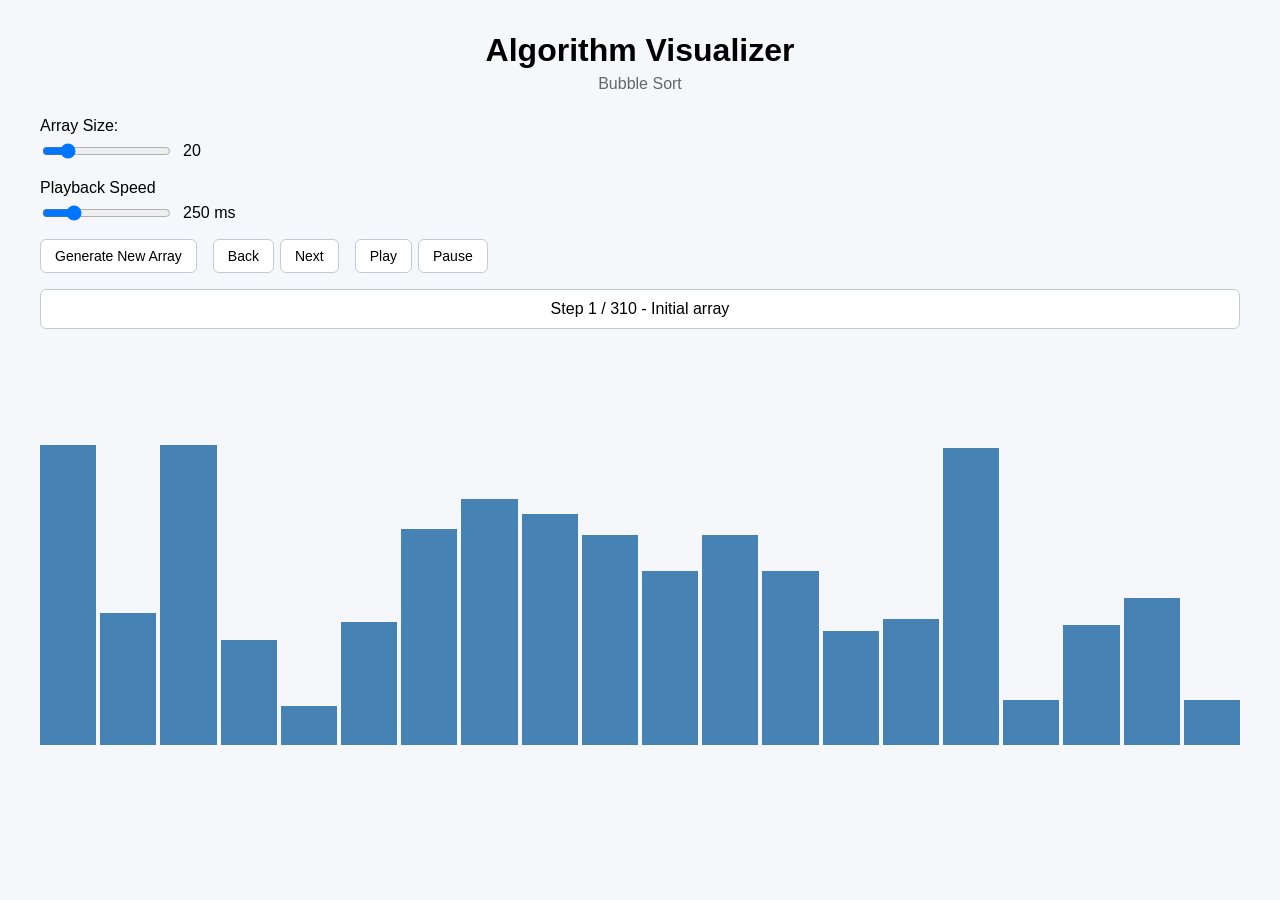
==== index.html @ 02e2cf6d "Added Next, Back, Play, and Pause. Improved UI." ====
<!DOCTYPE html>

<html lang="en">
<head>
    <meta charset="UTF-8">
    <meta name="viewport" content="width=device-width, initial-scale=1.0">

    <title>Algorithm Visualizer</title>
    
    <link rel="stylesheet" href="style.css">
</head>

<body>
    <main class="app">
        <header class="app-header">
            <h1>Algorithm Visualizer</h1>
            <p>Bubble Sort</p>
        </header>
        
        <section class="controls">

            <div class="control-group">
                <label for="array-size">Array Size:</label>

                <div class="slider-row">
                    <input
                        type="range"
                        id="array-size"
                        min="5"
                        max="100"
                        value="20"
                    >

                    <span id="array-size-value"></span>
                </div>
            </div>
            
            <div class="control-group">
                <label for="playback-speed">Playback Speed</label>
                
                <div class="slider-row">
                    <input
                        type="range"
                        id="playback-speed"
                        min="50"
                        max="1000"
                        value="250"
                        step="50"
                    >
                    <span id="playback-speed-value"></span>
                </div>
            </div>
        </section>

        <div class="button-row">
            <button id="generate-button">Generate New Array</button>
            
            <div class="step-buttons">
                <button id="back-button">Back</button>
                <button id="next-button">Next</button>
            </div>
            
            <div class="playback-buttons">
                <button id="play-button">Play</button>
                <button id="pause-button">Pause</button>
            </div>
        </div>

        <div id="step-status">
            Step 1 / 1
        </div>

        <div id="array-container"></div>
    </main>
    
    <script type="module" src="script.js"></script>
</body>
</html>
---- style.css ----
body {
    margin: 0;
    font-family: Arial, sans-serif;
    background-color: #f5f7fa;
}

.app {
    max-width: 1200px;
    margin: 0 auto;
    padding: 32px;
}

.app-header {
    text-align: center;
    margin-bottom: 24px;
}

.app-header h1 {
    margin: 0;
}

.app-header p {
    margin-top: 6px;
    margin-bottom: 0;
    color: #666;
}

.controls {
    display: flex;
    flex-direction: column;
    gap: 18px;
    margin-bottom: 16px;
}

.control-group {
    display: flex;
    flex-direction: column;
    gap: 6px;
}

.slider-row {
    display: flex;
    align-items: center;
    gap: 10px;
}

.button-row {
    display: flex;
    align-items: center;
    gap: 16px;
}

.step-buttons,
.playback-buttons {
    display: flex;
    gap: 6px;
}

#array-container {
    display: flex;
    align-items: flex-end;
    height: 400px;
    gap: 4px;
}

#step-status {
    margin-top: 16px;
    margin-bottom: 16px;
    padding: 10px 14px;
    text-align: center;
    background-color: white;
    border: 1px solid #c5cbd3;
    border-radius: 6px;
}

.bar {
    flex: 1;
    background-color: steelblue;
}

.compare {
    background-color: orange;
}

.swap {
    background-color: red;
}

button {
    padding: 8px 14px;
    border: 1px solid #c5cbd3;
    border-radius: 6px;
    background-color: white;
    font-size: 14px;
    cursor: pointer;
}
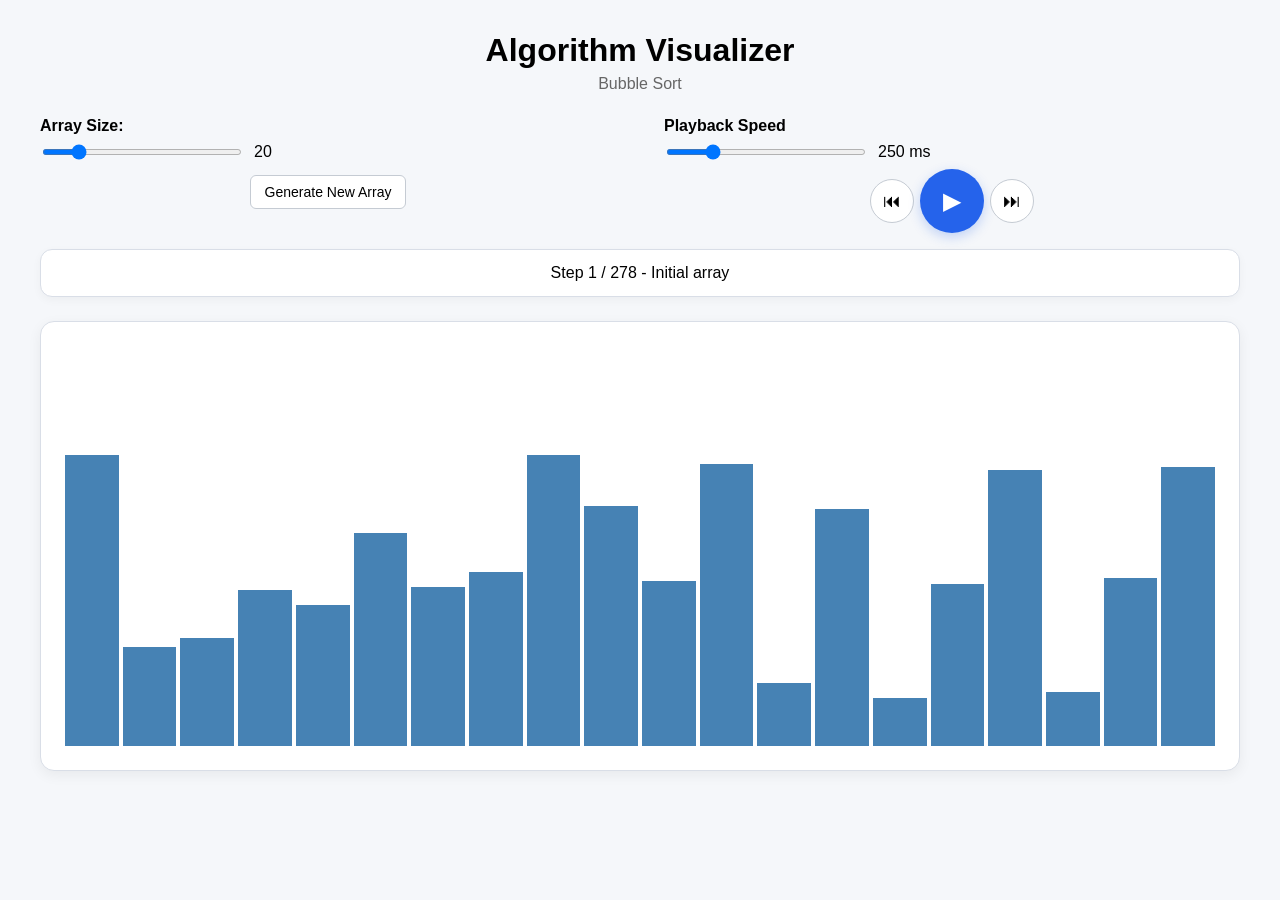
==== commit 94c78b40: "Improve UI." ====
--- a/index.html
+++ b/index.html
@@ -17,53 +17,56 @@
             <p>Bubble Sort</p>
         </header>
         
-        <section class="controls">
+        <div class="slider-groups">
 
-            <div class="control-group">
-                <label for="array-size">Array Size:</label>
+            <div class="array-controls">
 
-                <div class="slider-row">
-                    <input
-                        type="range"
-                        id="array-size"
-                        min="5"
-                        max="100"
-                        value="20"
-                    >
+                <div class="control-group">
+                    <label for="array-size">Array Size:</label>
 
-                    <span id="array-size-value"></span>
+                    <div class="slider-row">
+                        <input
+                            type="range"
+                            id="array-size"
+                            min="5"
+                            max="100"
+                            value="20"
+                        >
+
+                        <span id="array-size-value"></span>
+                    </div>
+                </div>
+
+                <button id="generate-button">Generate New Array</button>
+
+            </div>
+            
+            <div class="playback-controls">
+
+                <div class="control-group">
+                    <label for="playback-speed">Playback Speed</label>
+                    
+                    <div class="slider-row">
+                        <input
+                            type="range"
+                            id="playback-speed"
+                            min="50"
+                            max="1000"
+                            value="250"
+                            step="50"
+                        >
+                        <span id="playback-speed-value"></span>
+                    </div>
+
+                    <div class="step-buttons">
+                        <button id="back-button">⏮</button>
+                        <button id="play-pause-button">▶</button>
+                        <button id="next-button">⏭</button>
+                    </div>
+
                 </div>
             </div>
-            
-            <div class="control-group">
-                <label for="playback-speed">Playback Speed</label>
-                
-                <div class="slider-row">
-                    <input
-                        type="range"
-                        id="playback-speed"
-                        min="50"
-                        max="1000"
-                        value="250"
-                        step="50"
-                    >
-                    <span id="playback-speed-value"></span>
-                </div>
-            </div>
-        </section>
 
-        <div class="button-row">
-            <button id="generate-button">Generate New Array</button>
-            
-            <div class="step-buttons">
-                <button id="back-button">Back</button>
-                <button id="next-button">Next</button>
-            </div>
-            
-            <div class="playback-buttons">
-                <button id="play-button">Play</button>
-                <button id="pause-button">Pause</button>
-            </div>
         </div>
 
         <div id="step-status">
--- a/style.css
+++ b/style.css
@@ -28,14 +28,42 @@
 .controls {
     display: flex;
     flex-direction: column;
-    gap: 18px;
-    margin-bottom: 16px;
+    gap: 20px;
+
+    padding: 24px;
+    margin-bottom: 24px;
+
+    background-color: white;
+    border: 1px solid #d9dee7;
+    border-radius: 14px;
+
+    box-shadow: 0 4px 14px rgba(0, 0, 0, 0.06);
 }
 
 .control-group {
+    flex: 1;
     display: flex;
     flex-direction: column;
-    gap: 6px;
+    gap: 8px;
+}
+
+.control-group label {
+    font-weight: 600;
+    font-size: 16px;
+}
+
+.slider-groups {
+    display: flex;
+    gap: 48px;
+    align-items: flex-start;
+}
+
+.array-controls,
+.playback-controls {
+    display: flex;
+    flex-direction: column;
+    gap: 14px;
+    flex: 1;
 }
 
 .slider-row {
@@ -44,23 +72,61 @@
     gap: 10px;
 }
 
+.slider-row input[type="range"] {
+    width: 200px;
+    height: 6px;
+}
+
+.slider-row input[type="range"]::-moz-range-track {
+    height: 6px;
+    background-color: #d9dee7;
+    border-radius: 3px;
+}
+
+.slider-row input[type="range"]::-moz-range-thumb {
+    width: 18px;
+    height: 18px;
+
+    background-color: #2563eb;
+    border: 2px solid white;
+    border-radius: 50%;
+
+    cursor: pointer;
+}
+
+.slider-row input[type="range"]::-moz-range-progress {
+    height: 6px;
+    background-color: #2563eb;
+    border-radius: 3px;
+}
+
 .button-row {
     display: flex;
     align-items: center;
-    gap: 16px;
+    gap: 24px;
 }
 
 .step-buttons,
 .playback-buttons {
     display: flex;
+    align-items: center;
     gap: 6px;
 }
 
 #array-container {
     display: flex;
     align-items: flex-end;
+
     height: 400px;
     gap: 4px;
+
+    padding: 24px;
+
+    background-color: white;
+    border: 1px solid #d9dee7;
+    border-radius: 14px;
+
+    box-shadow: 0 4px 14px rgba(0, 0, 0, 0.06);
 }
 
 #step-status {
@@ -86,6 +152,10 @@
     background-color: red;
 }
 
+.step-buttons {
+    align-self: center;
+}
+
 button {
     padding: 8px 14px;
     border: 1px solid #c5cbd3;
@@ -93,4 +163,52 @@
     background-color: white;
     font-size: 14px;
     cursor: pointer;
+}
+
+#play-pause-button {
+    width: 64px;
+    height: 64px;
+
+    padding: 0;
+    border-radius: 50%;
+
+    font-size: 24px;
+
+    background-color: #2563eb;
+    color: white;
+    border: none;
+
+    box-shadow: 0 4px 12px rgba(37, 99, 235, 0.25);
+}
+
+#play-pause-button:hover {
+    background-color: #1d4ed8;
+}
+
+#back-button,
+#next-button {
+    width: 44px;
+    height: 44px;
+
+    padding: 0;
+    border-radius: 50%;
+
+    font-size: 18px;
+}
+
+#generate-button {
+    align-self: center;
+}
+
+#step-status {
+    margin-bottom: 24px;
+    padding: 14px 18px;
+
+    text-align: center;
+
+    background-color: white;
+    border: 1px solid #d9dee7;
+    border-radius: 12px;
+
+    box-shadow: 0 3px 10px rgba(0, 0, 0, 0.04);
 }
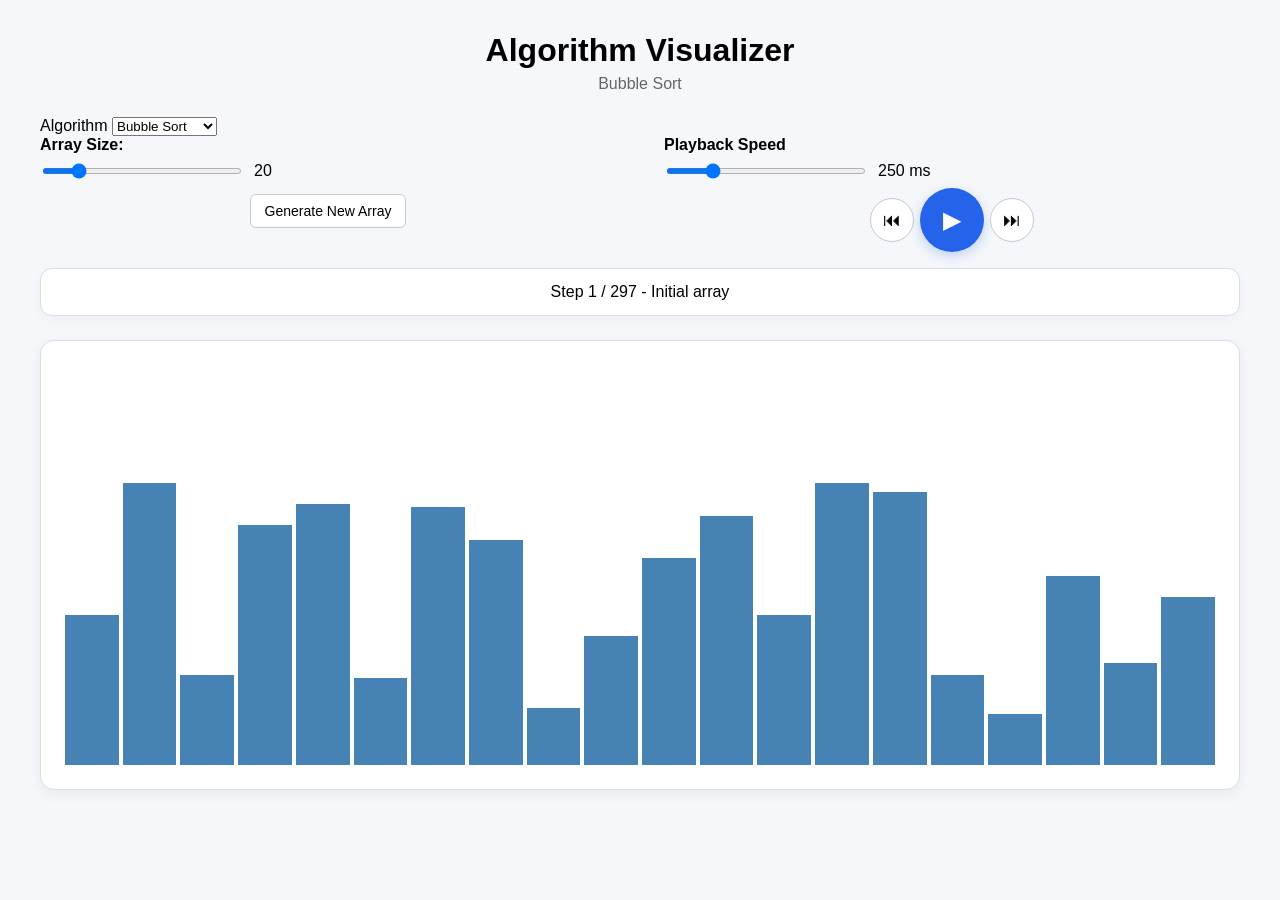
==== commit 263d96fa: "Added Selection Sort and algorithm selection." ====
--- a/index.html
+++ b/index.html
@@ -14,9 +14,18 @@
     <main class="app">
         <header class="app-header">
             <h1>Algorithm Visualizer</h1>
-            <p>Bubble Sort</p>
+            <p id="algorithm-name"></p>
         </header>
         
+        <div class="algorithm-control">
+            <label for="algorithm-select">Algorithm</label>
+
+            <select id="algorithm-select">
+                <option value="bubble">Bubble Sort</option>
+                <option value="selection">Selection Sort</option>
+            </select>
+        </div>
+
         <div class="slider-groups">
 
             <div class="array-controls">
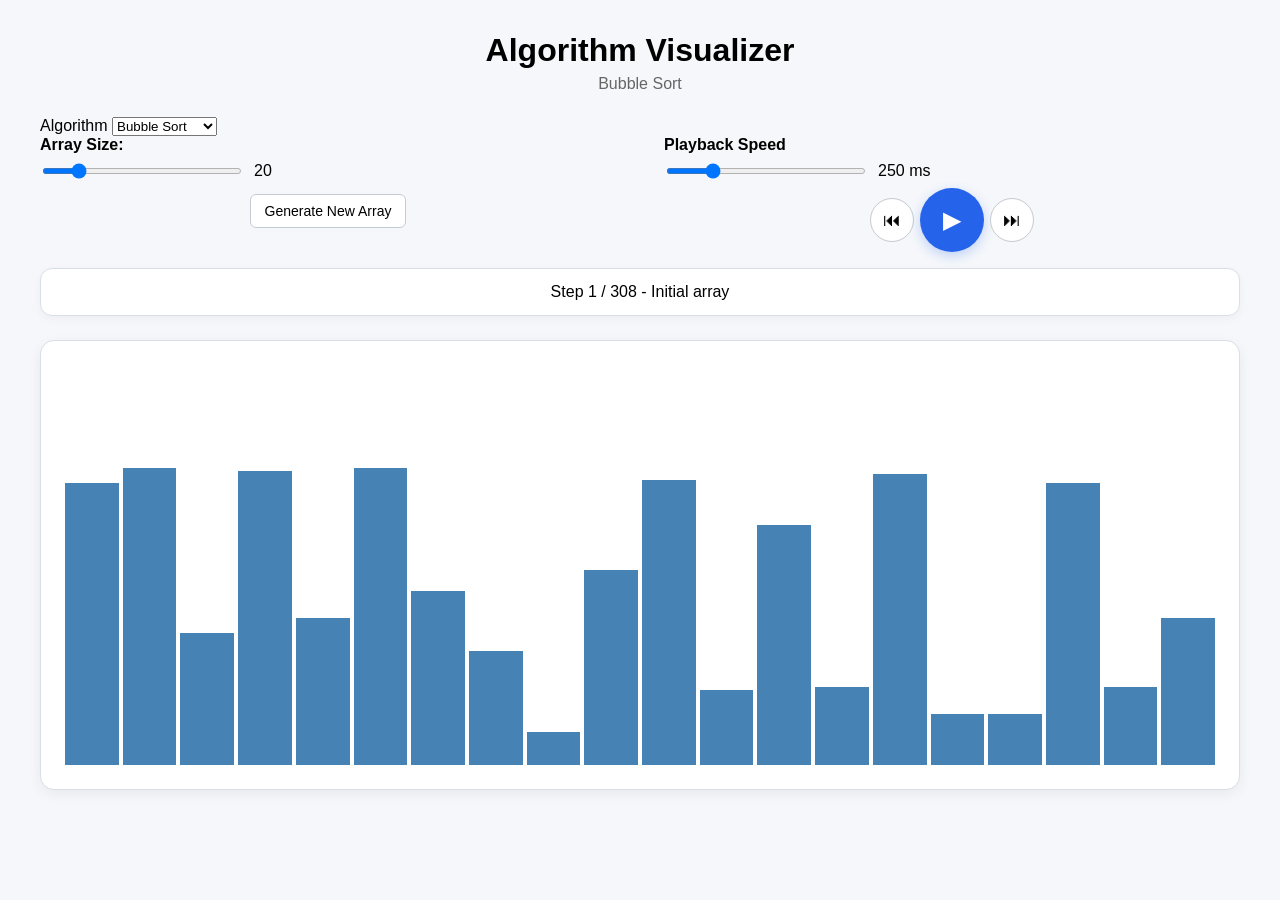
==== commit a47df56c: "Added Insertion Sort." ====
--- a/index.html
+++ b/index.html
@@ -23,6 +23,7 @@
             <select id="algorithm-select">
                 <option value="bubble">Bubble Sort</option>
                 <option value="selection">Selection Sort</option>
+                <option value="insertion">Insertion Sort</option>
             </select>
         </div>
 
--- a/style.css
+++ b/style.css
@@ -152,6 +152,14 @@
     background-color: red;
 }
 
+.shift {
+    background-color: purple;
+}
+
+.insert {
+    background-color: green;
+}
+
 .step-buttons {
     align-self: center;
 }
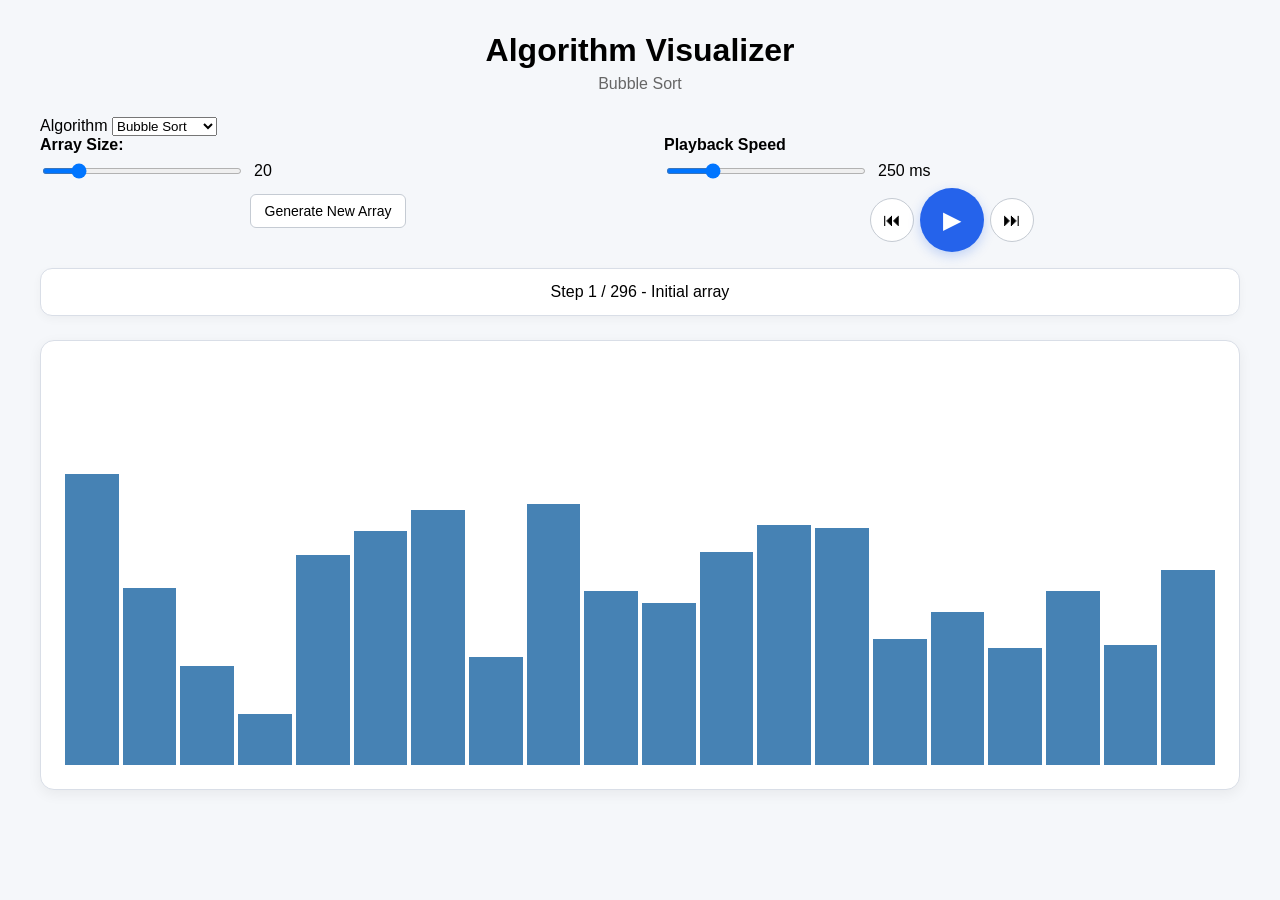
==== commit b972e28c: "Added quick sort visualization." ====
--- a/index.html
+++ b/index.html
@@ -24,6 +24,7 @@
                 <option value="bubble">Bubble Sort</option>
                 <option value="selection">Selection Sort</option>
                 <option value="insertion">Insertion Sort</option>
+                <option value="quick">Quick Sort</option>
             </select>
         </div>
 
--- a/style.css
+++ b/style.css
@@ -160,6 +160,10 @@
     background-color: green;
 }
 
+.pivot {
+    background-color: silver;
+}
+
 .step-buttons {
     align-self: center;
 }
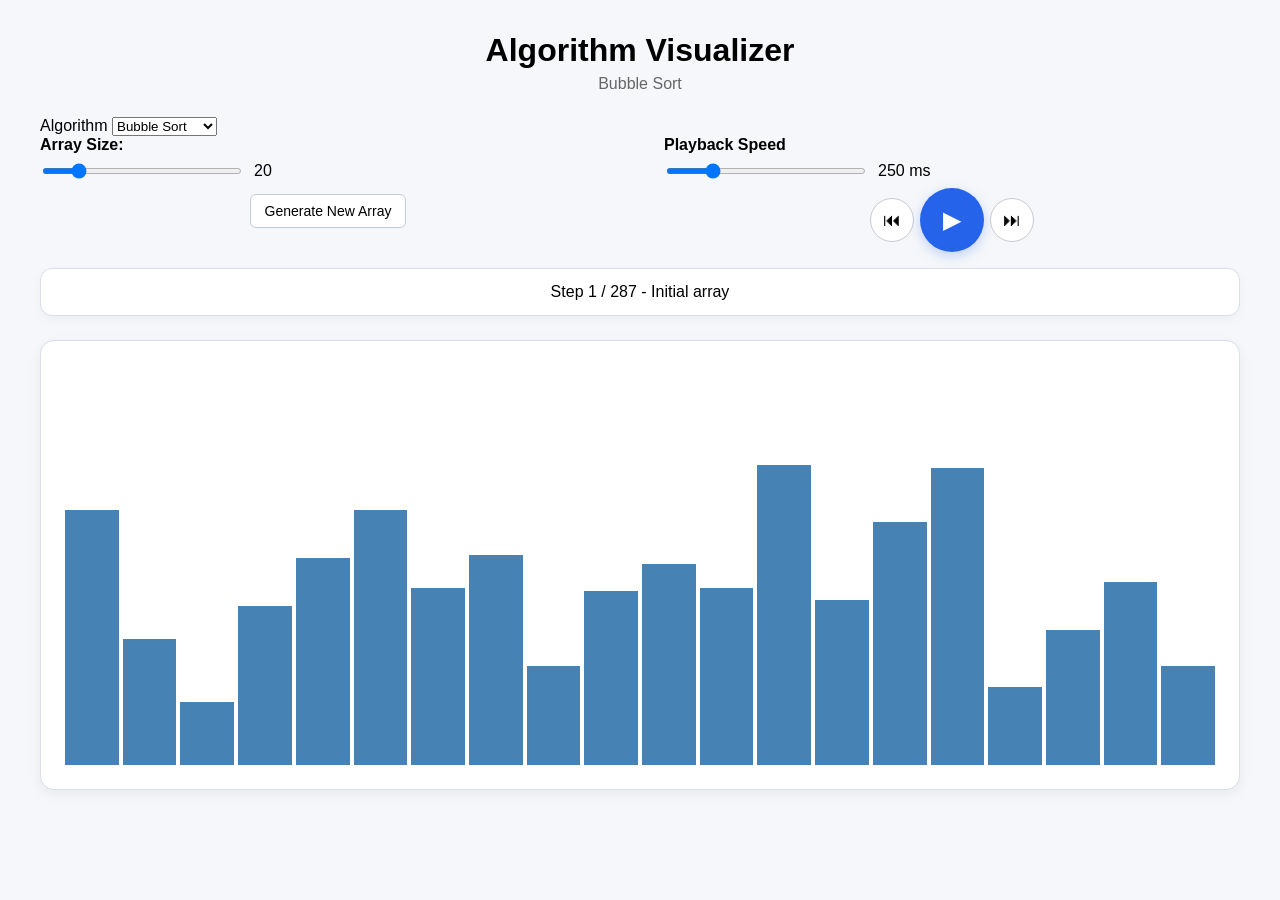
==== commit 77908144: "Finished merge sort visualization." ====
--- a/index.html
+++ b/index.html
@@ -25,6 +25,7 @@
                 <option value="selection">Selection Sort</option>
                 <option value="insertion">Insertion Sort</option>
                 <option value="quick">Quick Sort</option>
+                <option value="merge">Merge Sort</option>
             </select>
         </div>
 
@@ -85,6 +86,7 @@
         </div>
 
         <div id="array-container"></div>
+        <div id="merge-tree-container"></div>
     </main>
     
     <script type="module" src="script.js"></script>
--- a/style.css
+++ b/style.css
@@ -113,57 +113,6 @@
     gap: 6px;
 }
 
-#array-container {
-    display: flex;
-    align-items: flex-end;
-
-    height: 400px;
-    gap: 4px;
-
-    padding: 24px;
-
-    background-color: white;
-    border: 1px solid #d9dee7;
-    border-radius: 14px;
-
-    box-shadow: 0 4px 14px rgba(0, 0, 0, 0.06);
-}
-
-#step-status {
-    margin-top: 16px;
-    margin-bottom: 16px;
-    padding: 10px 14px;
-    text-align: center;
-    background-color: white;
-    border: 1px solid #c5cbd3;
-    border-radius: 6px;
-}
-
-.bar {
-    flex: 1;
-    background-color: steelblue;
-}
-
-.compare {
-    background-color: orange;
-}
-
-.swap {
-    background-color: red;
-}
-
-.shift {
-    background-color: purple;
-}
-
-.insert {
-    background-color: green;
-}
-
-.pivot {
-    background-color: silver;
-}
-
 .step-buttons {
     align-self: center;
 }
@@ -177,6 +126,10 @@
     cursor: pointer;
 }
 
+button:hover {
+    background-color: #eef1f5;
+}
+
 #play-pause-button {
     width: 64px;
     height: 64px;
@@ -213,7 +166,9 @@
 }
 
 #step-status {
+    margin-top: 16px;
     margin-bottom: 24px;
+
     padding: 14px 18px;
 
     text-align: center;
@@ -223,4 +178,140 @@
     border-radius: 12px;
 
     box-shadow: 0 3px 10px rgba(0, 0, 0, 0.04);
+}
+
+#array-container {
+    display: flex;
+    align-items: flex-end;
+
+    height: 400px;
+    gap: 4px;
+
+    padding: 24px;
+
+    background-color: white;
+    border: 1px solid #d9dee7;
+    border-radius: 14px;
+
+    box-shadow: 0 4px 14px rgba(0, 0, 0, 0.06);
+}
+
+.bar {
+    flex: 1;
+    background-color: steelblue;
+}
+
+.compare {
+    background-color: orange;
+}
+
+.swap {
+    background-color: red;
+}
+
+.shift {
+    background-color: purple;
+}
+
+.insert {
+    background-color: green;
+}
+
+.pivot {
+    background-color: silver;
+}
+
+.write {
+    background-color: teal;
+}
+
+.split-boundary {
+    margin-right: 24px;
+}
+
+.inactive {
+    opacity: 0.3;
+}
+
+/* Merge Sort tree */
+
+#merge-tree-container {
+    display: none;
+
+    grid-template-columns: repeat(var(--merge-columns), 1fr);
+    grid-auto-rows: 44px;
+
+    align-items: center;
+
+    padding: 24px;
+
+    position: relative;
+
+    background-color: white;
+    border: 1px solid #d9dee7;
+    border-radius: 14px;
+
+    box-shadow: 0 4px 14px rgba(0, 0, 0, 0.06);
+}
+
+.merge-grid-node {
+    display: flex;
+    justify-content: center;
+    align-items: flex-start;
+}
+
+.merge-list {
+    width: fit-content;
+
+    display: flex;
+    gap: 6px;
+
+    padding: 8px 12px;
+
+    background-color: white;
+    border: 1px solid #c5cbd3;
+    border-radius: 6px;
+
+    white-space: nowrap;
+}
+
+.active-merge-node {
+    border: 2px solid #2563eb;
+    background-color: #eff6ff;
+}
+
+.merge-tree-lines {
+    position: absolute;
+
+    top: 0;
+    left: 0;
+
+    width: 100%;
+    height: 100%;
+
+    pointer-events: none;
+}
+
+.merge-tree-line {
+    stroke: #aeb6c2;
+    stroke-width: 1;
+}
+
+.merged-node {
+    background-color: #ecfdf5;
+    border-color: #10b981;
+}
+
+.merge-value {
+    padding: 2px 4px;
+    border-radius: 4px;
+}
+
+.merge-compare-value {
+    background-color: orange;
+}
+
+.merge-write-value {
+    background-color: teal;
+    color: white;
 }
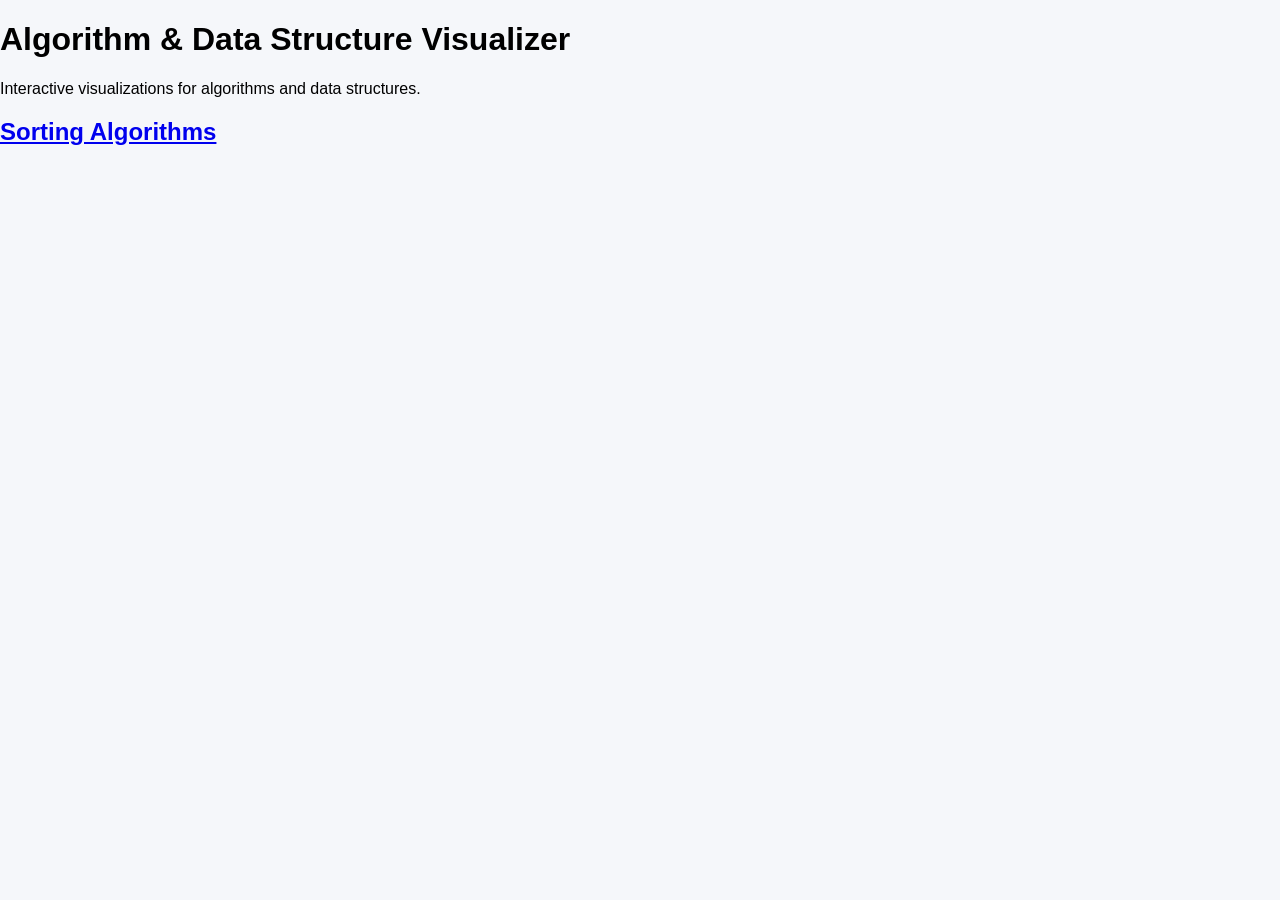
==== commit 0d44b455: "Working on adding landing page to select between sorting algorithms and data structures." ====
--- a/index.html
+++ b/index.html
@@ -11,84 +11,23 @@
 </head>
 
 <body>
-    <main class="app">
-        <header class="app-header">
-            <h1>Algorithm Visualizer</h1>
-            <p id="algorithm-name"></p>
+    <main class="landing-page">
+        <header class="landing-header">
+            <h1>Algorithm & Data Structure Visualizer</h1>
+            <p>
+                Interactive visualizations for algorithms
+                and data structures.
+            </p>
         </header>
-        
-        <div class="algorithm-control">
-            <label for="algorithm-select">Algorithm</label>
 
-            <select id="algorithm-select">
-                <option value="bubble">Bubble Sort</option>
-                <option value="selection">Selection Sort</option>
-                <option value="insertion">Insertion Sort</option>
-                <option value="quick">Quick Sort</option>
-                <option value="merge">Merge Sort</option>
-            </select>
-        </div>
-
-        <div class="slider-groups">
-
-            <div class="array-controls">
-
-                <div class="control-group">
-                    <label for="array-size">Array Size:</label>
-
-                    <div class="slider-row">
-                        <input
-                            type="range"
-                            id="array-size"
-                            min="5"
-                            max="100"
-                            value="20"
-                        >
-
-                        <span id="array-size-value"></span>
-                    </div>
-                </div>
-
-                <button id="generate-button">Generate New Array</button>
-
-            </div>
-            
-            <div class="playback-controls">
-
-                <div class="control-group">
-                    <label for="playback-speed">Playback Speed</label>
+        <section class="landing-options">
+            <a class="landing-card" href="./sorting/">
+                <h2>Sorting Algorithms</h2>
+                <p>
                     
-                    <div class="slider-row">
-                        <input
-                            type="range"
-                            id="playback-speed"
-                            min="50"
-                            max="1000"
-                            value="250"
-                            step="50"
-                        >
-                        <span id="playback-speed-value"></span>
-                    </div>
-
-                    <div class="step-buttons">
-                        <button id="back-button">⏮</button>
-                        <button id="play-pause-button">▶</button>
-                        <button id="next-button">⏭</button>
-                    </div>
-
-                </div>
-            </div>
-
-        </div>
-
-        <div id="step-status">
-            Step 1 / 1
-        </div>
-
-        <div id="array-container"></div>
-        <div id="merge-tree-container"></div>
+                </p>
+            </a>
+        </section>
     </main>
-    
-    <script type="module" src="script.js"></script>
 </body>
 </html>
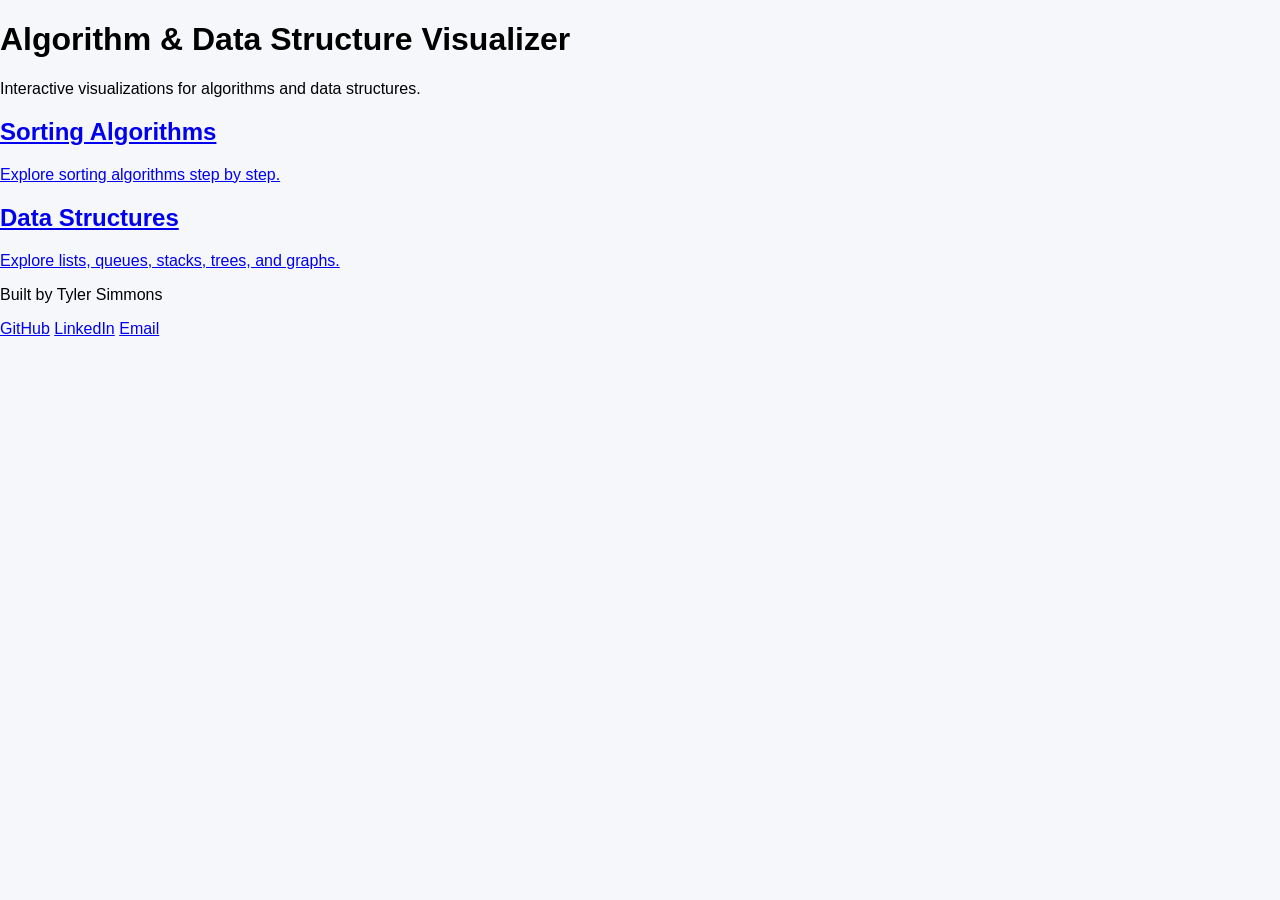
==== commit 6642dfb3: "Added landing page and reorganized folder structure for project." ====
--- a/index.html
+++ b/index.html
@@ -24,10 +24,28 @@
             <a class="landing-card" href="./sorting/">
                 <h2>Sorting Algorithms</h2>
                 <p>
-                    
+                    Explore sorting algorithms step by step.
+                </p>
+            </a>
+
+            <a class="landing-card" href="./data-structures/">
+                <h2>Data Structures</h2>
+                <p>
+                    Explore lists, queues, stacks, trees, and graphs.
                 </p>
             </a>
         </section>
+
+        <footer class="landing-footer">
+            <p>Built by Tyler Simmons</p>
+
+            <div class="footer-links">
+                <a href="#">GitHub</a>
+                <a href="#">LinkedIn</a>
+                <a href="mailto:simmonsjtyler@gmail.com">Email</a>
+            </div>
+        </footer>
     </main>
 </body>
+
 </html>
